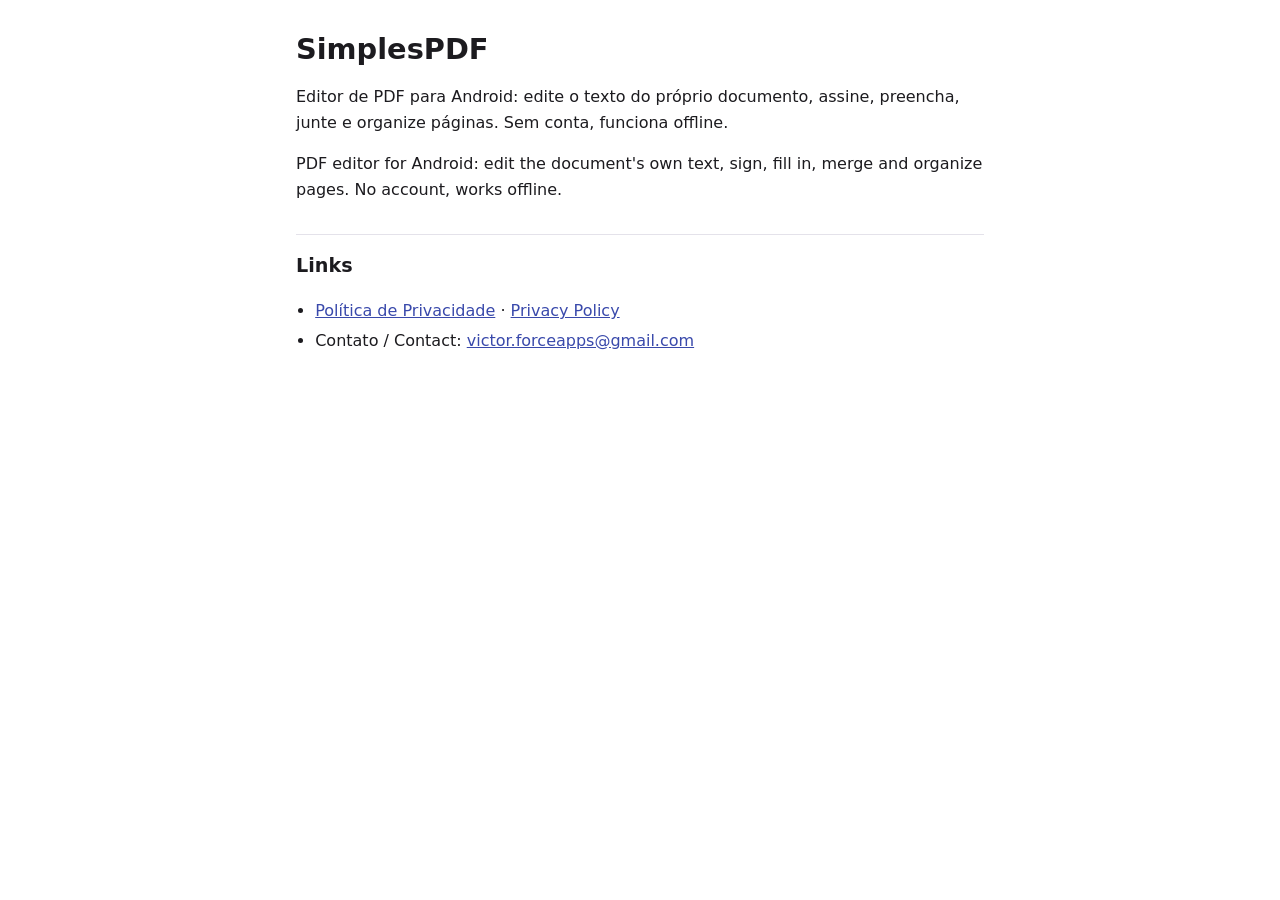
==== index.html @ 0c886796 "SimplesPDF site: privacy policy (pt-BR, en) and home page Co-Authored-By: Claude Opus 5.5 <noreply@a" ====
<!doctype html>
<html lang="pt-BR">
<head>
<meta charset="utf-8">
<meta name="viewport" content="width=device-width, initial-scale=1">
<title>SimplesPDF</title>
<link rel="stylesheet" href="style.css">
</head>
<body>
<main>
<h1>SimplesPDF</h1>
<p>Editor de PDF para Android: edite o texto do próprio documento, assine, preencha, junte e organize páginas.
Sem conta, funciona offline.</p>
<p>PDF editor for Android: edit the document's own text, sign, fill in, merge and organize pages.
No account, works offline.</p>
<h2>Links</h2>
<ul>
<li><a href="privacidade/">Política de Privacidade</a> · <a href="privacy/">Privacy Policy</a></li>
<li>Contato / Contact: <a href="mailto:victor.forceapps@gmail.com">victor.forceapps@gmail.com</a></li>
</ul>
</main>
</body>
</html>
---- style.css ----
:root {
  --bg: #ffffff;
  --text: #1c1b1f;
  --muted: #5f5d66;
  --link: #3949ab;
  --line: #e4e2ea;
}
@media (prefers-color-scheme: dark) {
  :root {
    --bg: #131318;
    --text: #e6e1e9;
    --muted: #a8a4b0;
    --link: #9fa8ff;
    --line: #2e2d35;
  }
}
* { box-sizing: border-box; }
body {
  margin: 0;
  background: var(--bg);
  color: var(--text);
  font: 16px/1.6 system-ui, -apple-system, "Segoe UI", Roboto, sans-serif;
}
main { max-width: 720px; margin: 0 auto; padding: 32px 16px 64px; }
h1 { font-size: 1.8rem; line-height: 1.25; margin: 0 0 4px; }
h2 { font-size: 1.2rem; margin: 32px 0 8px; padding-top: 16px; border-top: 1px solid var(--line); }
a { color: var(--link); }
.meta, .lang { color: var(--muted); font-size: 0.9rem; }
.lang { text-align: right; margin: 0 0 8px; }
ul { padding-left: 1.2em; }
li { margin: 4px 0; }
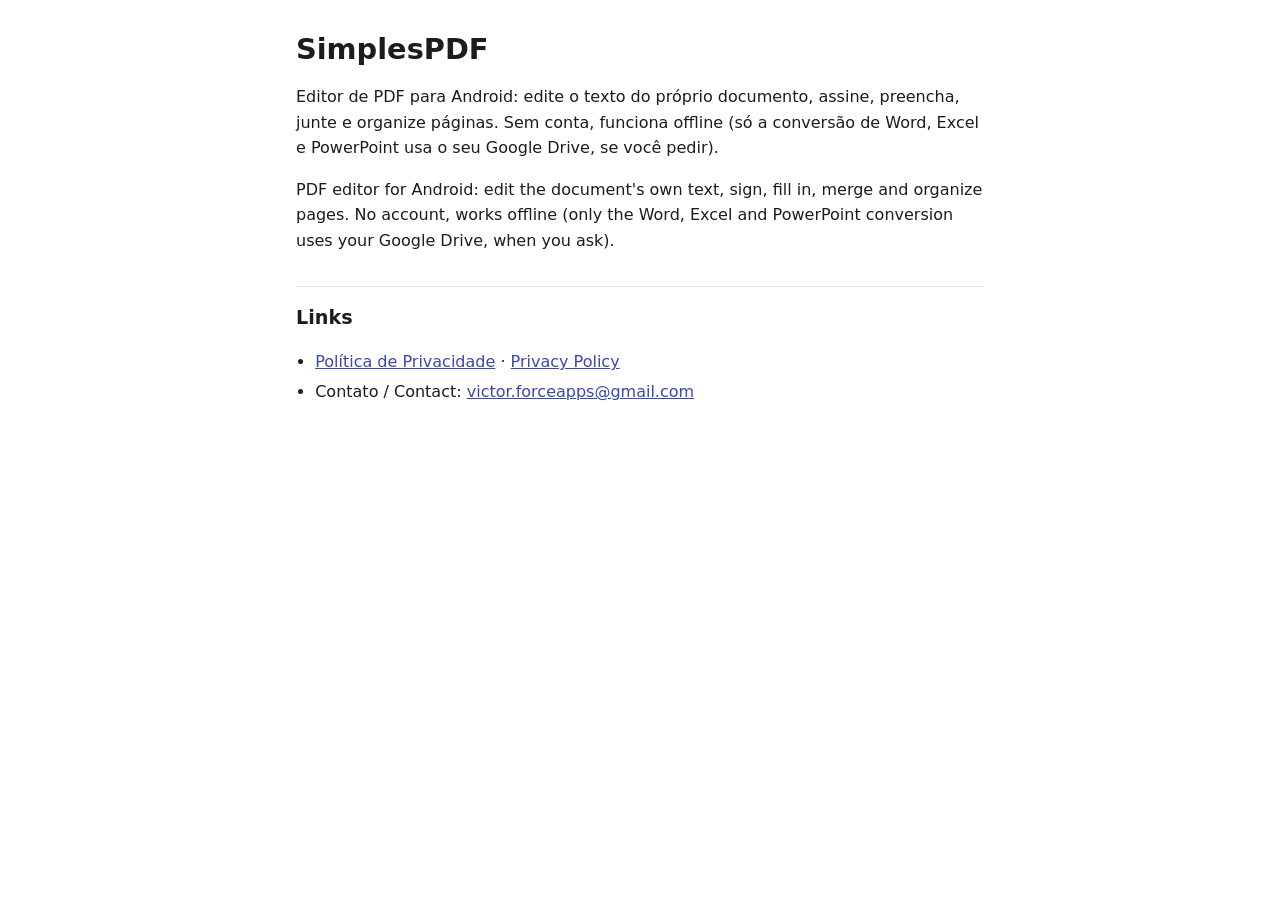
==== commit 83ea1dd0: "Privacy policy: Word/Excel/PowerPoint conversion through the user's Google Drive Co-Authored-By: Cla" ====
--- a/index.html
+++ b/index.html
@@ -10,9 +10,9 @@
 <main>
 <h1>SimplesPDF</h1>
 <p>Editor de PDF para Android: edite o texto do próprio documento, assine, preencha, junte e organize páginas.
-Sem conta, funciona offline.</p>
+Sem conta, funciona offline (só a conversão de Word, Excel e PowerPoint usa o seu Google Drive, se você pedir).</p>
 <p>PDF editor for Android: edit the document's own text, sign, fill in, merge and organize pages.
-No account, works offline.</p>
+No account, works offline (only the Word, Excel and PowerPoint conversion uses your Google Drive, when you ask).</p>
 <h2>Links</h2>
 <ul>
 <li><a href="privacidade/">Política de Privacidade</a> · <a href="privacy/">Privacy Policy</a></li>
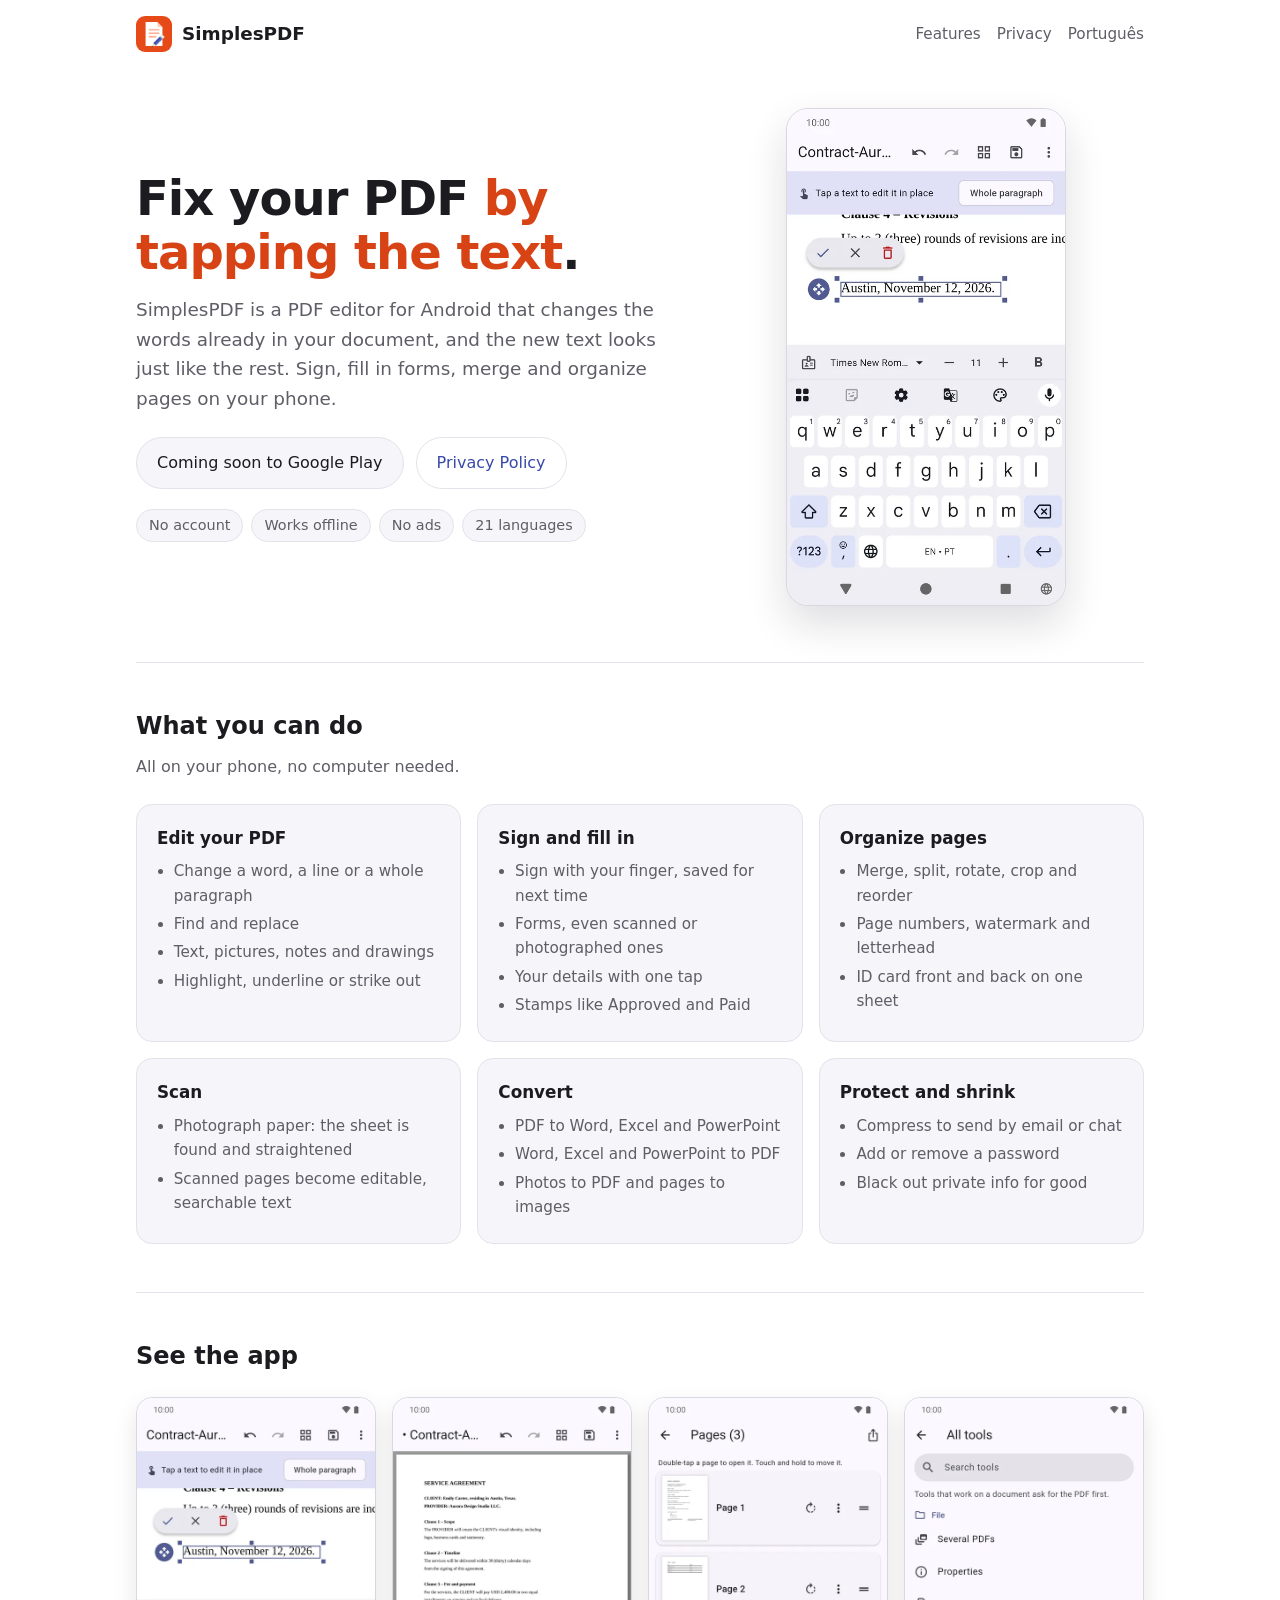
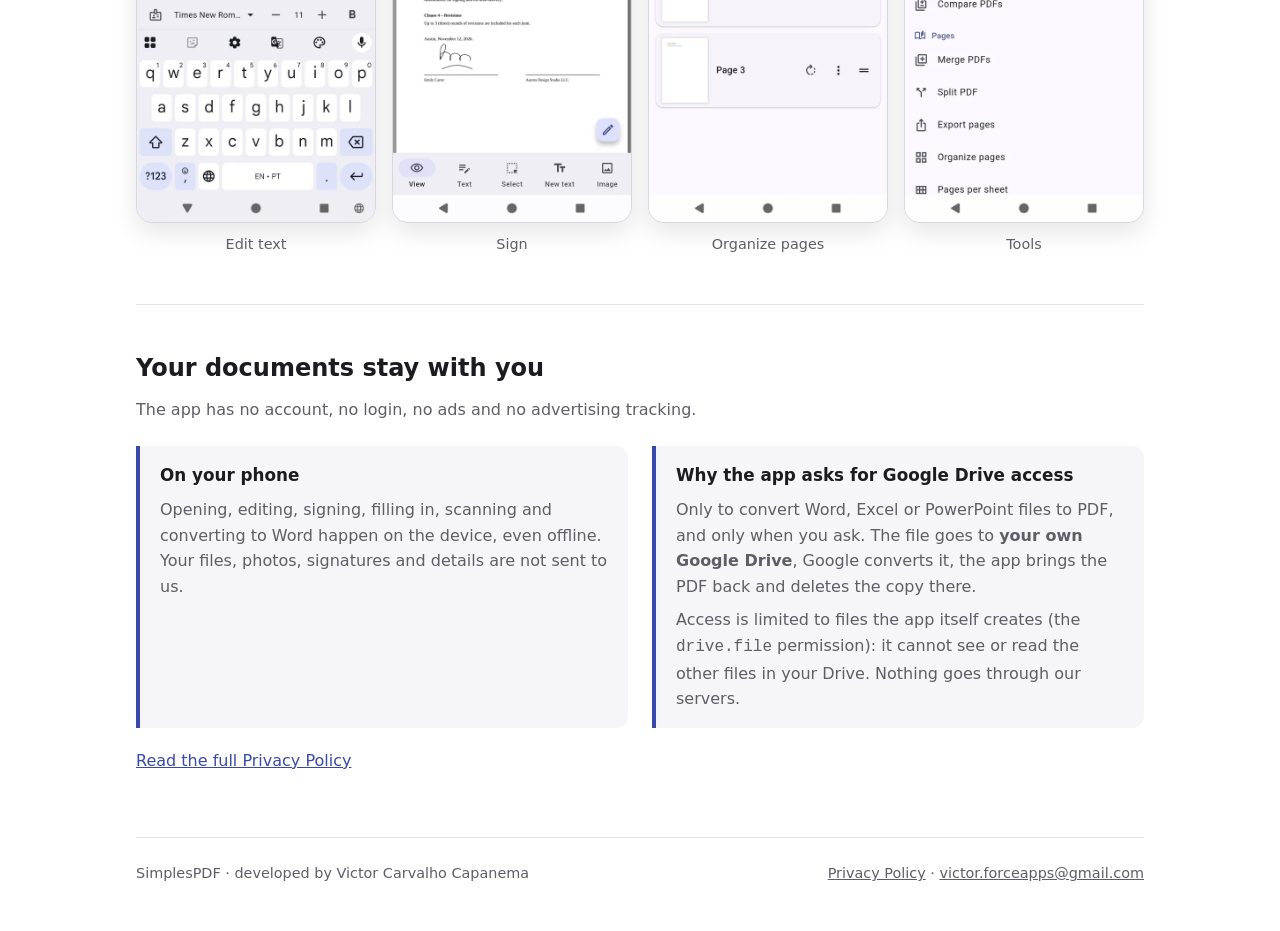
==== commit be230e7e: "New home page: features, screenshots, Google Drive explanation, English version with browser-languag" ====
--- a/index.html
+++ b/index.html
@@ -3,21 +3,149 @@
 <head>
 <meta charset="utf-8">
 <meta name="viewport" content="width=device-width, initial-scale=1">
-<title>SimplesPDF</title>
+<title>SimplesPDF – editor de PDF para Android</title>
+<meta name="description" content="SimplesPDF: edite o texto do próprio PDF, assine, preencha formulários, junte e organize páginas no celular. Sem conta, funciona offline.">
+<link rel="icon" href="favicon.png">
 <link rel="stylesheet" href="style.css">
+<link rel="alternate" hreflang="pt-BR" href="./">
+<link rel="alternate" hreflang="en" href="en/">
+<script>
+/* Navegador fora do português vai para a versão em inglês, a menos que a pessoa já tenha escolhido o idioma. */
+(function () {
+  var chosen = null;
+  try { chosen = localStorage.getItem("lang"); } catch (e) {}
+  if (chosen === "pt") return;
+  var langs = navigator.languages && navigator.languages.length ? navigator.languages : [navigator.language || ""];
+  var prefersPt = /^pt\b/i.test(langs[0] || "");
+  if (chosen === "en" || !prefersPt) location.replace("en/" + location.hash);
+})();
+</script>
 </head>
-<body>
+<body class="home">
 <main>
-<h1>SimplesPDF</h1>
-<p>Editor de PDF para Android: edite o texto do próprio documento, assine, preencha, junte e organize páginas.
-Sem conta, funciona offline (só a conversão de Word, Excel e PowerPoint usa o seu Google Drive, se você pedir).</p>
-<p>PDF editor for Android: edit the document's own text, sign, fill in, merge and organize pages.
-No account, works offline (only the Word, Excel and PowerPoint conversion uses your Google Drive, when you ask).</p>
-<h2>Links</h2>
-<ul>
-<li><a href="privacidade/">Política de Privacidade</a> · <a href="privacy/">Privacy Policy</a></li>
-<li>Contato / Contact: <a href="mailto:victor.forceapps@gmail.com">victor.forceapps@gmail.com</a></li>
-</ul>
+
+<header class="topbar">
+  <a class="brand" href="./"><img src="img/icon-192.png" alt="" width="36" height="36">SimplesPDF</a>
+  <nav>
+    <a class="hide-sm" href="#recursos">Recursos</a>
+    <a class="hide-sm" href="#privacidade">Privacidade</a>
+    <a href="en/" hreflang="en" lang="en" onclick="try{localStorage.setItem('lang','en')}catch(e){}">English</a>
+  </nav>
+</header>
+
+<section class="hero">
+  <div>
+    <h1>Corrija o PDF <em>tocando no texto</em>.</h1>
+    <p class="lead">O SimplesPDF é um editor de PDF para Android que muda as palavras que já estão no documento,
+    e o texto novo fica igual ao resto. Assine, preencha formulários, junte e organize páginas no celular.</p>
+    <div class="cta">
+      <span class="badge soon">Em breve no Google Play</span>
+      <a class="badge ghost" href="privacidade/">Política de Privacidade</a>
+    </div>
+    <ul class="pill-list">
+      <li>Sem conta</li>
+      <li>Funciona offline</li>
+      <li>Sem anúncios</li>
+      <li>21 idiomas</li>
+    </ul>
+  </div>
+  <div class="hero-shot">
+    <img class="phone" src="img/03-edit-pt.webp" width="540" height="960"
+         alt="Tela do SimplesPDF editando a data de um contrato direto no texto do PDF">
+  </div>
+</section>
+
+<section class="block" id="recursos">
+  <h2>O que dá para fazer</h2>
+  <p class="section-lead">Tudo no celular, sem precisar do computador.</p>
+  <div class="features">
+    <div class="feature">
+      <h3>Editar o PDF</h3>
+      <ul>
+        <li>Mudar uma palavra, uma linha ou o parágrafo inteiro</li>
+        <li>Localizar e substituir</li>
+        <li>Texto, fotos, notas e desenhos</li>
+        <li>Destacar, sublinhar ou riscar</li>
+      </ul>
+    </div>
+    <div class="feature">
+      <h3>Assinar e preencher</h3>
+      <ul>
+        <li>Assinatura com o dedo, guardada para a próxima vez</li>
+        <li>Formulários, até os escaneados ou fotografados</li>
+        <li>Seus dados com um toque</li>
+        <li>Carimbos como Aprovado e Pago</li>
+      </ul>
+    </div>
+    <div class="feature">
+      <h3>Organizar páginas</h3>
+      <ul>
+        <li>Juntar, dividir, girar, recortar e reordenar</li>
+        <li>Número de página, marca d'água e papel timbrado</li>
+        <li>RG ou CNH frente e verso numa folha</li>
+      </ul>
+    </div>
+    <div class="feature">
+      <h3>Digitalizar</h3>
+      <ul>
+        <li>Fotografe o papel: a folha é encontrada e endireitada</li>
+        <li>Página escaneada vira texto editável e pesquisável</li>
+      </ul>
+    </div>
+    <div class="feature">
+      <h3>Converter</h3>
+      <ul>
+        <li>PDF para Word, Excel e PowerPoint</li>
+        <li>Word, Excel e PowerPoint para PDF</li>
+        <li>Fotos para PDF e páginas para imagem</li>
+      </ul>
+    </div>
+    <div class="feature">
+      <h3>Proteger e reduzir</h3>
+      <ul>
+        <li>Comprimir para mandar por e-mail ou WhatsApp</li>
+        <li>Colocar ou tirar senha</li>
+        <li>Apagar de vez informações privadas</li>
+      </ul>
+    </div>
+  </div>
+</section>
+
+<section class="block">
+  <h2>Veja o app</h2>
+  <div class="gallery">
+    <figure><img class="phone" src="img/03-edit-pt.webp" width="540" height="960" loading="lazy" alt="Editando o texto de um contrato"><figcaption>Editar o texto</figcaption></figure>
+    <figure><img class="phone" src="img/04-sign-pt.webp" width="540" height="960" loading="lazy" alt="Assinando um documento com o dedo"><figcaption>Assinar</figcaption></figure>
+    <figure><img class="phone" src="img/05-pages-pt.webp" width="540" height="960" loading="lazy" alt="Miniaturas das páginas para reorganizar"><figcaption>Organizar páginas</figcaption></figure>
+    <figure><img class="phone" src="img/06-tools-pt.webp" width="540" height="960" loading="lazy" alt="Lista de ferramentas do app"><figcaption>Ferramentas</figcaption></figure>
+  </div>
+</section>
+
+<section class="block" id="privacidade">
+  <h2>Seus documentos ficam com você</h2>
+  <p class="section-lead">O app não tem conta, login, anúncios nem rastreamento para publicidade.</p>
+  <div class="privacy-grid">
+    <div class="callout">
+      <h3>No seu celular</h3>
+      <p>Abrir, editar, assinar, preencher, digitalizar e converter para Word acontecem no aparelho,
+      mesmo sem internet. Seus arquivos, fotos, assinaturas e dados não são enviados para nós.</p>
+    </div>
+    <div class="callout" id="google-drive">
+      <h3>Por que o app pede acesso ao Google Drive</h3>
+      <p>Só para converter Word, Excel ou PowerPoint em PDF, e só quando você pede. O arquivo vai para o
+      <strong>seu próprio Google Drive</strong>, o Google o converte, o app traz o PDF de volta e apaga a cópia de lá.</p>
+      <p>O acesso é só aos arquivos que o próprio app cria (permissão <code>drive.file</code>): ele não vê
+      nem lê os outros arquivos do seu Drive. Nada passa por servidores nossos.</p>
+    </div>
+  </div>
+  <p style="margin-top:20px"><a href="privacidade/">Leia a Política de Privacidade completa</a></p>
+</section>
+
+<footer class="site">
+  <span>SimplesPDF · desenvolvido por Victor Carvalho Capanema</span>
+  <span><a href="privacidade/">Política de Privacidade</a> · <a href="mailto:victor.forceapps@gmail.com">victor.forceapps@gmail.com</a></span>
+</footer>
+
 </main>
 </body>
 </html>
--- a/style.css
+++ b/style.css
@@ -1,17 +1,27 @@
 :root {
   --bg: #ffffff;
+  --surface: #f6f5fa;
   --text: #1c1b1f;
   --muted: #5f5d66;
   --link: #3949ab;
   --line: #e4e2ea;
+  --brand: #d84315;
+  --brand-ink: #ffffff;
+  --accent: #3949ab;
+  --shot-border: #d9d7e0;
 }
 @media (prefers-color-scheme: dark) {
   :root {
     --bg: #131318;
+    --surface: #1c1b22;
     --text: #e6e1e9;
     --muted: #a8a4b0;
     --link: #9fa8ff;
     --line: #2e2d35;
+    --brand: #ff8a65;
+    --brand-ink: #1a0d08;
+    --accent: #9fa8ff;
+    --shot-border: #34333c;
   }
 }
 * { box-sizing: border-box; }
@@ -29,3 +39,79 @@
 .lang { text-align: right; margin: 0 0 8px; }
 ul { padding-left: 1.2em; }
 li { margin: 4px 0; }
+
+/* ---------- Home page ---------- */
+.home main { max-width: 1040px; padding: 0 16px 48px; }
+.home h2 { border-top: 0; padding-top: 0; margin: 0 0 12px; font-size: 1.5rem; line-height: 1.3; }
+.section-lead { color: var(--muted); margin: 0; max-width: 40em; }
+.topbar {
+  display: flex; align-items: center; justify-content: space-between;
+  gap: 12px; padding: 16px 0;
+}
+.brand { display: flex; align-items: center; gap: 10px; font-weight: 700; font-size: 1.15rem; color: var(--text); text-decoration: none; }
+.brand img { width: 36px; height: 36px; border-radius: 9px; }
+.topbar nav { display: flex; gap: 16px; font-size: 0.95rem; }
+.topbar nav a { color: var(--muted); text-decoration: none; }
+.topbar nav a:hover { color: var(--text); text-decoration: underline; }
+
+.hero {
+  display: grid; grid-template-columns: 1.1fr 0.9fr; gap: 40px; align-items: center;
+  padding: 40px 0 56px;
+}
+.hero h1 { font-size: clamp(2rem, 4.5vw, 3rem); line-height: 1.12; letter-spacing: -0.02em; margin: 0 0 16px; }
+.hero h1 em { font-style: normal; color: var(--brand); }
+.hero p.lead { font-size: 1.15rem; color: var(--muted); margin: 0 0 24px; max-width: 34em; }
+.cta { display: flex; flex-wrap: wrap; gap: 12px; align-items: center; }
+.badge {
+  display: inline-flex; align-items: center; gap: 8px;
+  background: var(--brand); color: var(--brand-ink);
+  padding: 12px 20px; border-radius: 999px; font-weight: 600; text-decoration: none;
+}
+.badge.soon { background: var(--surface); color: var(--text); border: 1px solid var(--line); font-weight: 500; }
+.badge.ghost { background: transparent; color: var(--link); border: 1px solid var(--line); font-weight: 500; }
+.pill-list { display: flex; flex-wrap: wrap; gap: 8px; list-style: none; padding: 0; margin: 20px 0 0; }
+.pill-list li { margin: 0; font-size: 0.9rem; color: var(--muted); background: var(--surface); border: 1px solid var(--line); padding: 4px 12px; border-radius: 999px; }
+.hero-shot { justify-self: center; width: 100%; display: flex; justify-content: center; }
+
+.phone {
+  width: 100%; max-width: 280px; aspect-ratio: 9 / 16; height: auto; display: block;
+  border-radius: 22px; border: 1px solid var(--shot-border);
+  box-shadow: 0 18px 40px rgba(20, 20, 40, 0.14);
+  background: var(--surface);
+}
+
+section.block { padding: 48px 0; border-top: 1px solid var(--line); }
+.features { display: grid; grid-template-columns: repeat(3, 1fr); gap: 16px; margin-top: 24px; }
+.feature { background: var(--surface); border: 1px solid var(--line); border-radius: 16px; padding: 20px; }
+.feature h3 { margin: 0 0 8px; font-size: 1.05rem; }
+.feature ul { margin: 0; padding-left: 1.1em; color: var(--muted); font-size: 0.95rem; }
+
+.gallery { display: grid; grid-template-columns: repeat(4, 1fr); gap: 16px; margin-top: 24px; }
+.gallery figure { margin: 0; text-align: center; }
+.gallery figcaption { font-size: 0.9rem; color: var(--muted); margin-top: 10px; }
+.gallery .phone { max-width: 100%; border-radius: 16px; box-shadow: 0 10px 24px rgba(20, 20, 40, 0.10); }
+
+.privacy-grid { display: grid; grid-template-columns: 1fr 1fr; gap: 24px; margin-top: 24px; }
+.callout { border-left: 4px solid var(--accent); background: var(--surface); padding: 16px 20px; border-radius: 0 12px 12px 0; }
+.callout h3 { margin: 0 0 8px; font-size: 1.05rem; }
+.callout p, .callout ul { margin: 0 0 8px; color: var(--muted); }
+.callout p:last-child, .callout ul:last-child { margin-bottom: 0; }
+
+footer.site {
+  border-top: 1px solid var(--line); padding: 24px 0 0;
+  display: flex; flex-wrap: wrap; gap: 8px 24px; justify-content: space-between;
+  color: var(--muted); font-size: 0.9rem;
+}
+footer.site a { color: var(--muted); }
+
+@media (max-width: 860px) {
+  .hero { grid-template-columns: 1fr; gap: 32px; padding-top: 24px; }
+  .features { grid-template-columns: 1fr 1fr; }
+  .gallery { grid-template-columns: 1fr 1fr; }
+  .privacy-grid { grid-template-columns: 1fr; }
+}
+@media (max-width: 540px) {
+  .features { grid-template-columns: 1fr; }
+  .topbar nav .hide-sm { display: none; }
+  .hero-shot .phone { max-width: 240px; }
+}
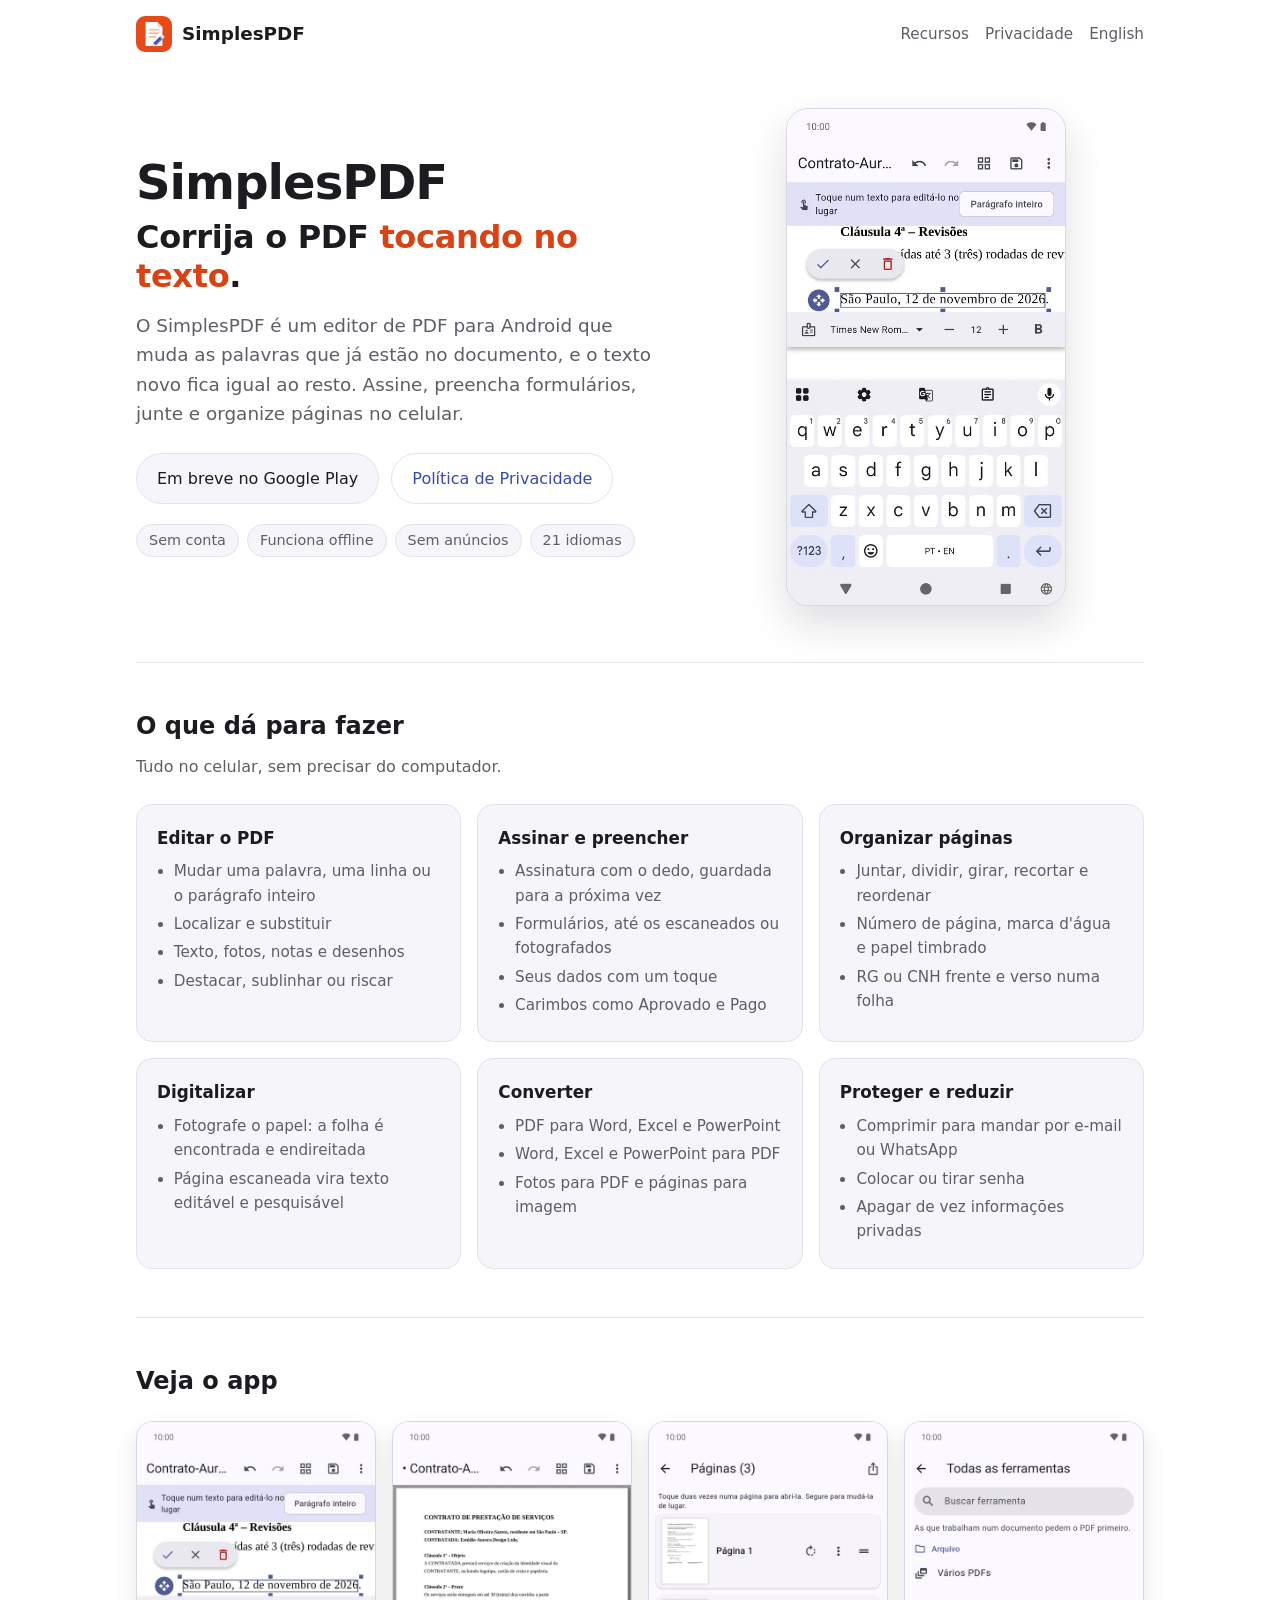
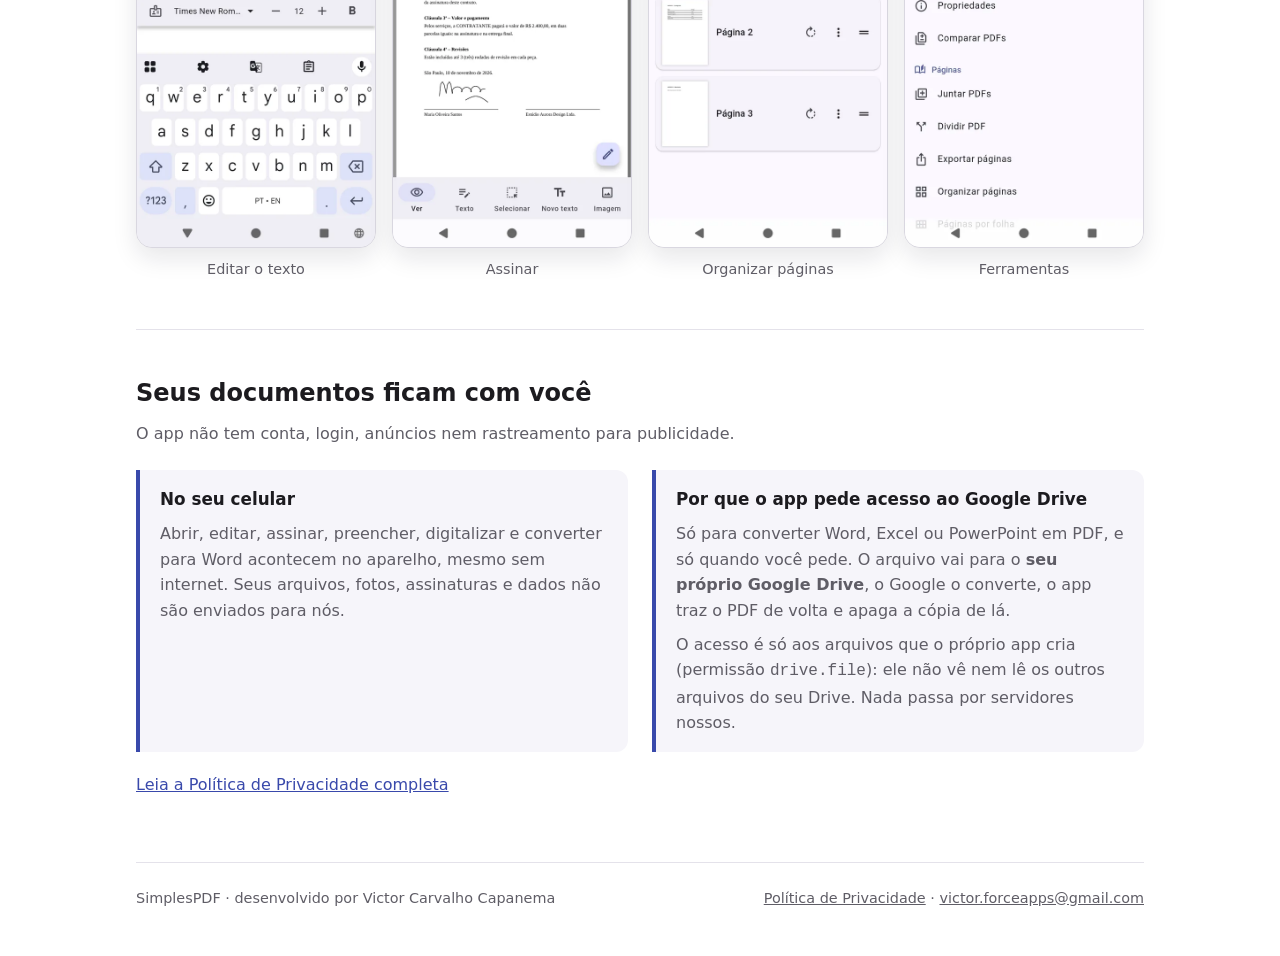
==== commit 75e70a94: "Home page: app name as the main heading, no automatic redirect to English" ====
--- a/index.html
+++ b/index.html
@@ -3,23 +3,12 @@
 <head>
 <meta charset="utf-8">
 <meta name="viewport" content="width=device-width, initial-scale=1">
-<title>SimplesPDF – editor de PDF para Android</title>
+<title>SimplesPDF</title>
 <meta name="description" content="SimplesPDF: edite o texto do próprio PDF, assine, preencha formulários, junte e organize páginas no celular. Sem conta, funciona offline.">
 <link rel="icon" href="favicon.png">
 <link rel="stylesheet" href="style.css">
 <link rel="alternate" hreflang="pt-BR" href="./">
 <link rel="alternate" hreflang="en" href="en/">
-<script>
-/* Navegador fora do português vai para a versão em inglês, a menos que a pessoa já tenha escolhido o idioma. */
-(function () {
-  var chosen = null;
-  try { chosen = localStorage.getItem("lang"); } catch (e) {}
-  if (chosen === "pt") return;
-  var langs = navigator.languages && navigator.languages.length ? navigator.languages : [navigator.language || ""];
-  var prefersPt = /^pt\b/i.test(langs[0] || "");
-  if (chosen === "en" || !prefersPt) location.replace("en/" + location.hash);
-})();
-</script>
 </head>
 <body class="home">
 <main>
@@ -35,7 +24,8 @@
 
 <section class="hero">
   <div>
-    <h1>Corrija o PDF <em>tocando no texto</em>.</h1>
+    <h1>SimplesPDF</h1>
+    <p class="tagline">Corrija o PDF <em>tocando no texto</em>.</p>
     <p class="lead">O SimplesPDF é um editor de PDF para Android que muda as palavras que já estão no documento,
     e o texto novo fica igual ao resto. Assine, preencha formulários, junte e organize páginas no celular.</p>
     <div class="cta">
--- a/style.css
+++ b/style.css
@@ -59,7 +59,9 @@
   padding: 40px 0 56px;
 }
 .hero h1 { font-size: clamp(2rem, 4.5vw, 3rem); line-height: 1.12; letter-spacing: -0.02em; margin: 0 0 16px; }
-.hero h1 em { font-style: normal; color: var(--brand); }
+.hero h1 + .tagline { margin-top: -8px; }
+.hero .tagline { font-size: clamp(1.4rem, 3vw, 2rem); font-weight: 700; line-height: 1.2; letter-spacing: -0.01em; margin: 0 0 16px; }
+.hero .tagline em { font-style: normal; color: var(--brand); }
 .hero p.lead { font-size: 1.15rem; color: var(--muted); margin: 0 0 24px; max-width: 34em; }
 .cta { display: flex; flex-wrap: wrap; gap: 12px; align-items: center; }
 .badge {
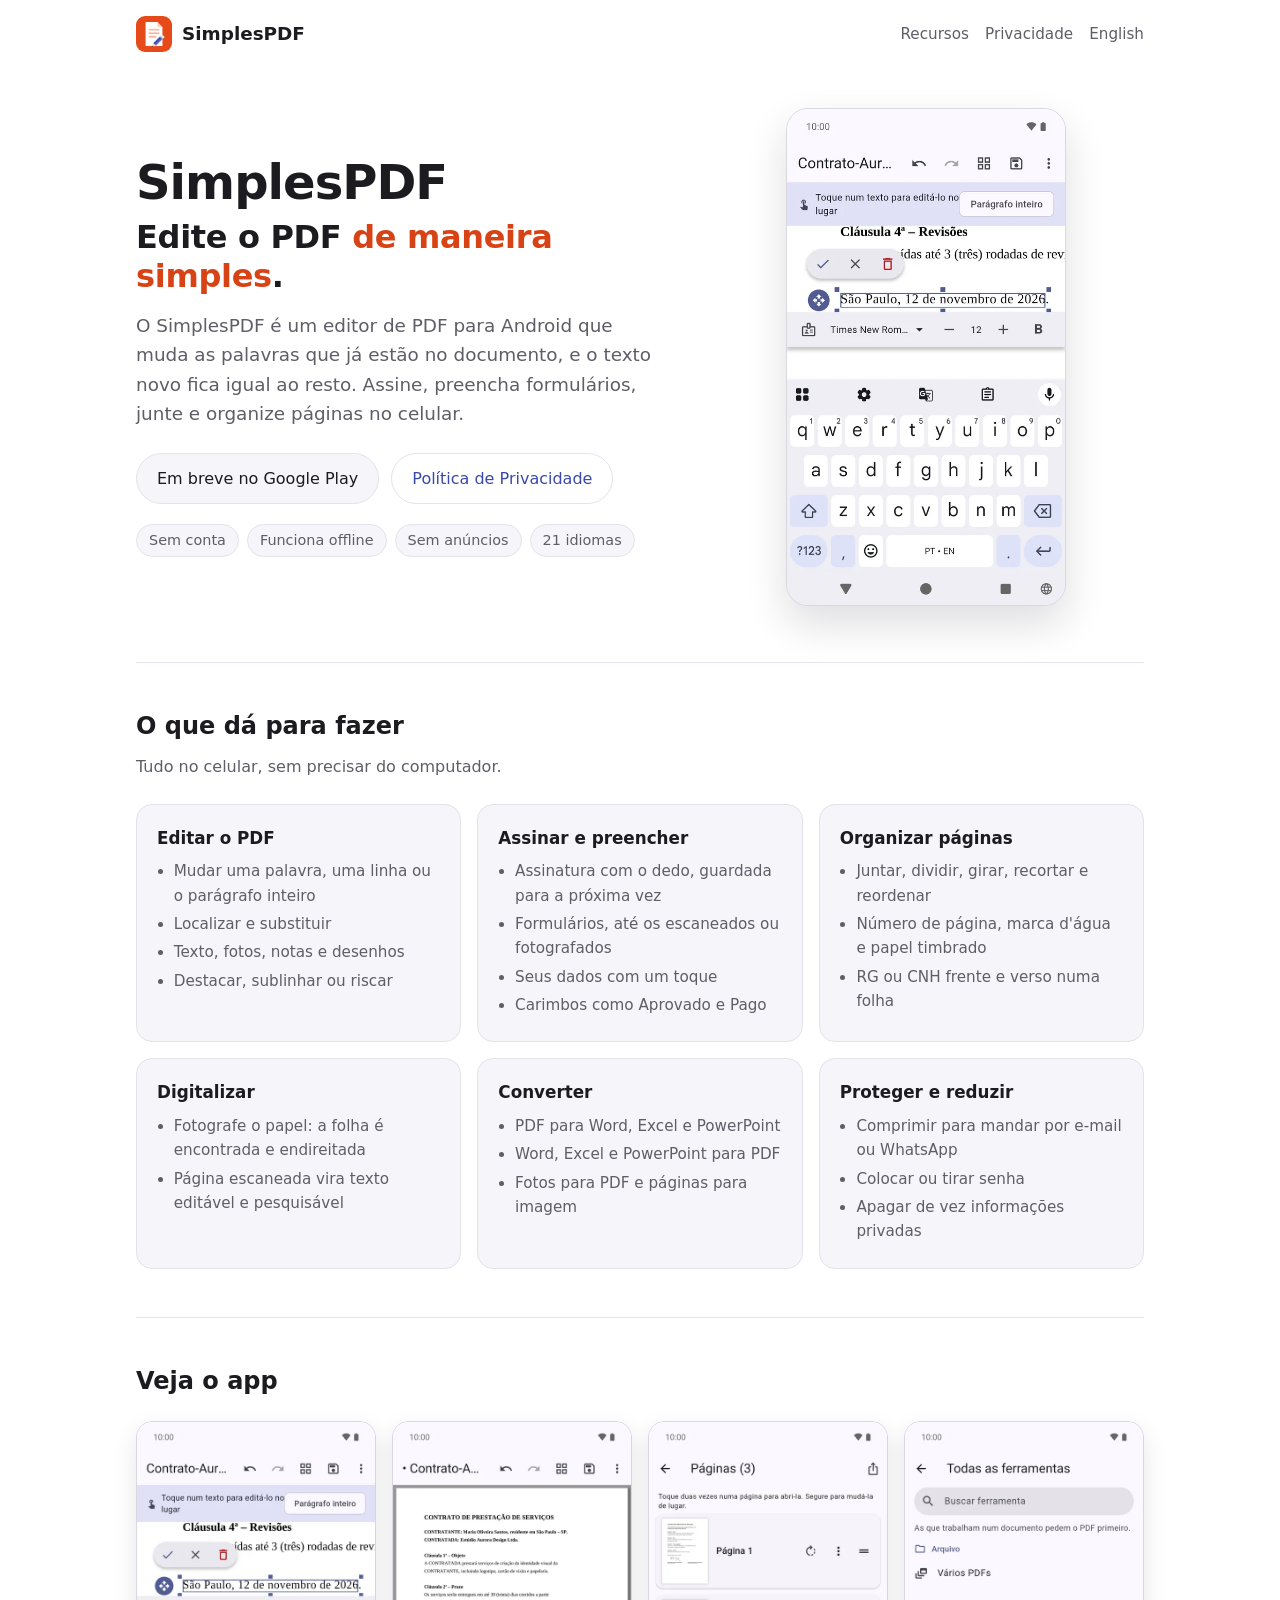
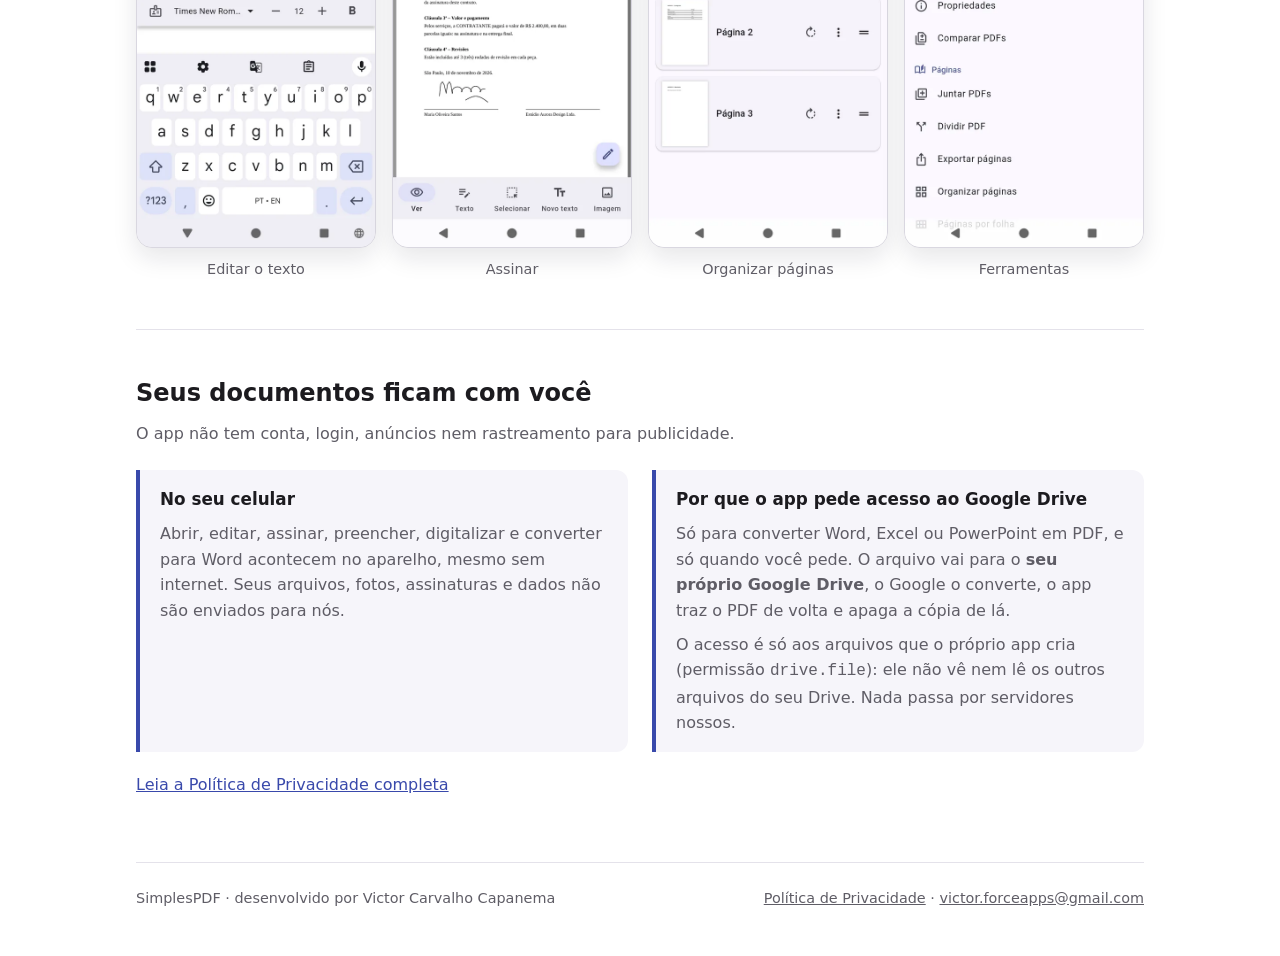
==== commit dd261fb6: "Home page: tagline 'Edite o PDF de maneira simples' / 'Edit your PDF the simple way'" ====
--- a/index.html
+++ b/index.html
@@ -25,7 +25,7 @@
 <section class="hero">
   <div>
     <h1>SimplesPDF</h1>
-    <p class="tagline">Corrija o PDF <em>tocando no texto</em>.</p>
+    <p class="tagline">Edite o PDF <em>de maneira simples</em>.</p>
     <p class="lead">O SimplesPDF é um editor de PDF para Android que muda as palavras que já estão no documento,
     e o texto novo fica igual ao resto. Assine, preencha formulários, junte e organize páginas no celular.</p>
     <div class="cta">
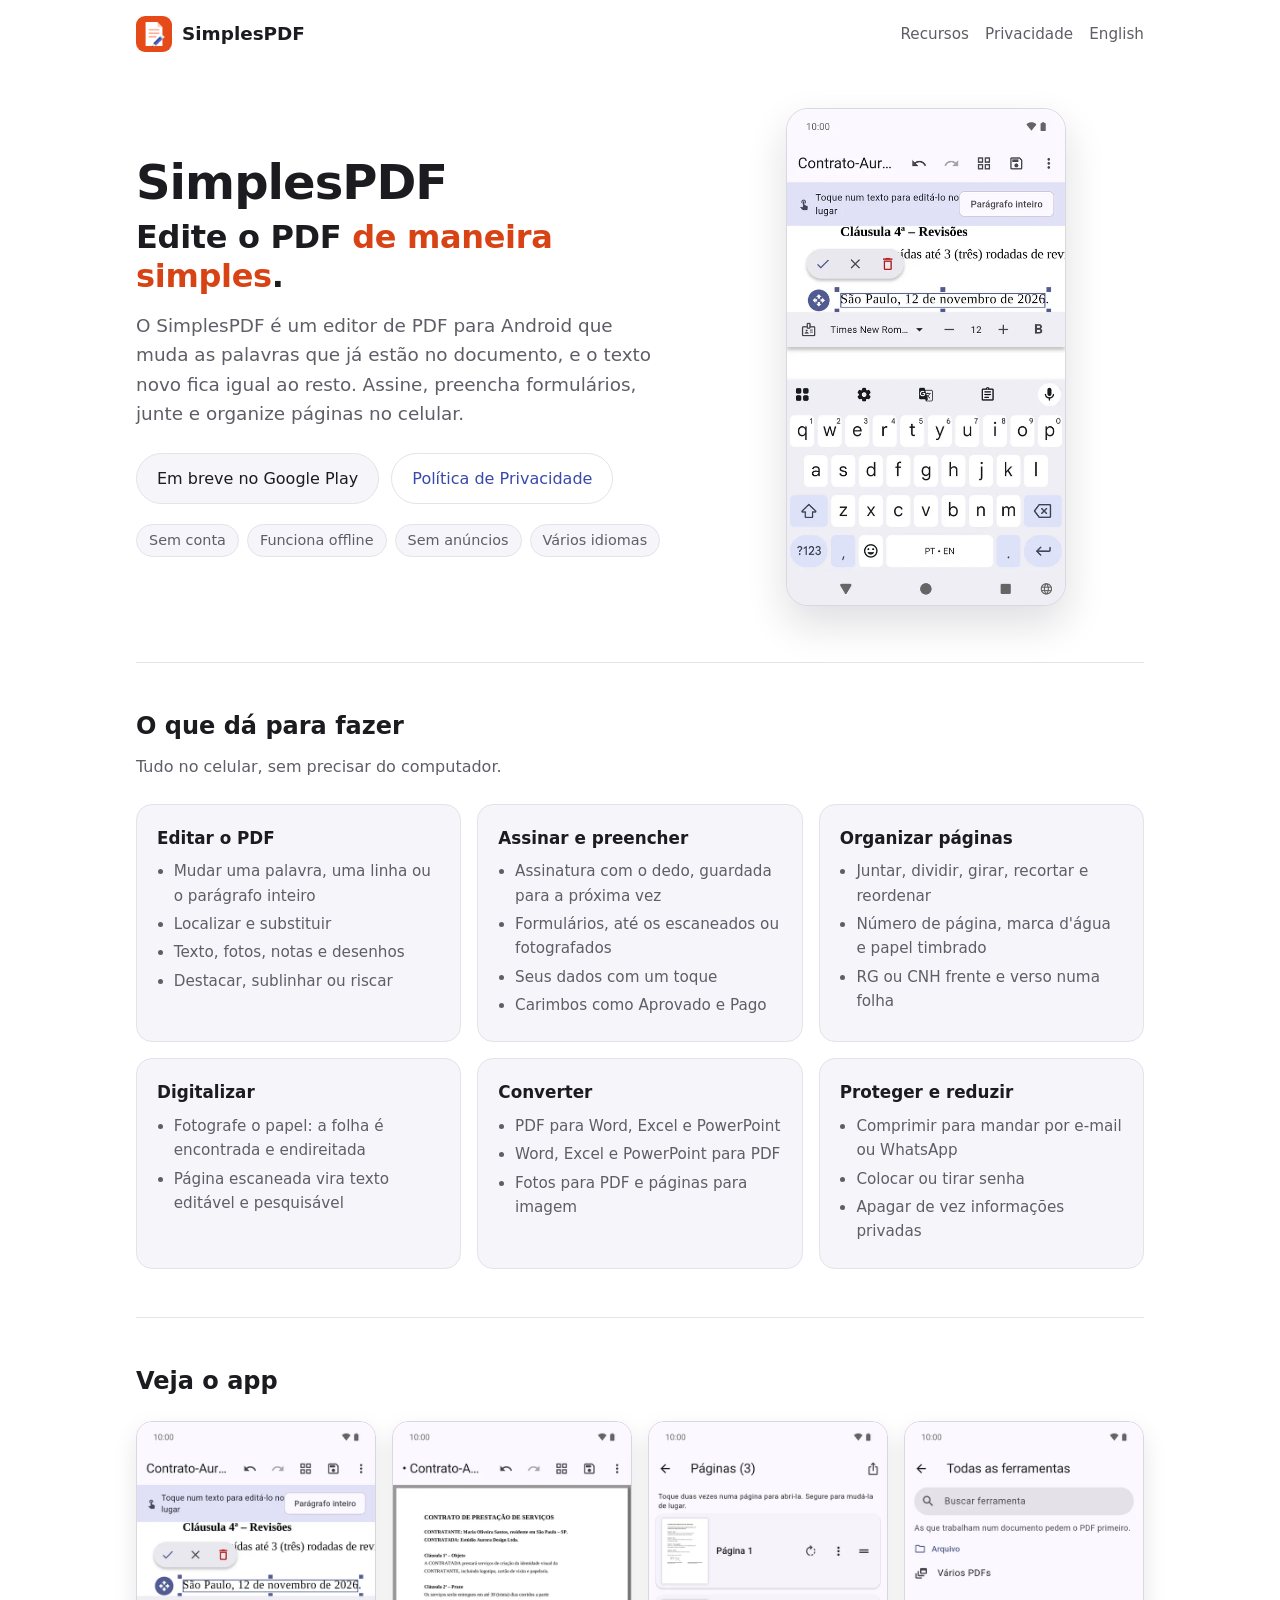
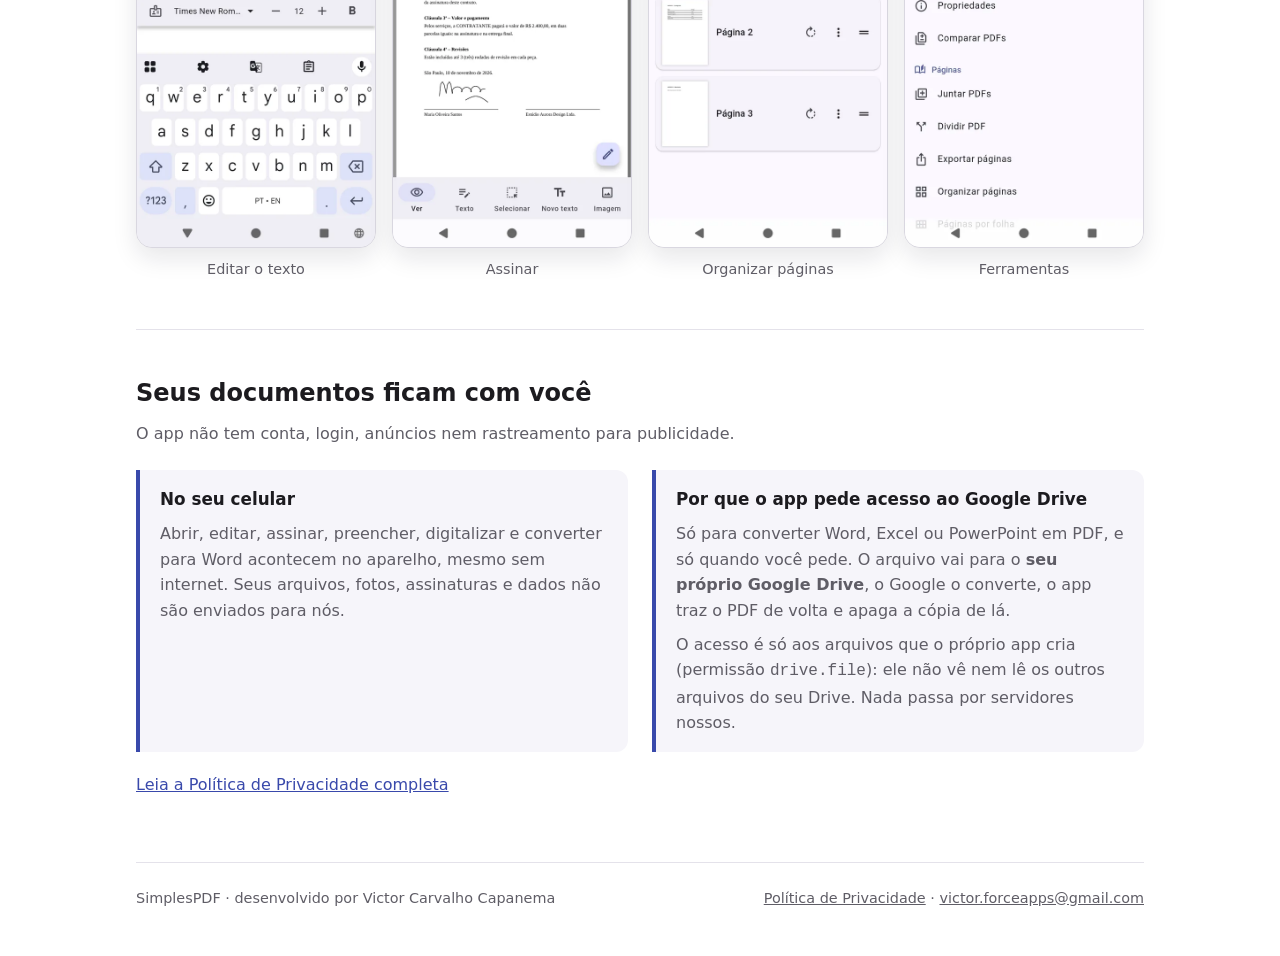
==== commit ed890f5a: "Home page: 'Vários idiomas' / 'Many languages' instead of a count" ====
--- a/index.html
+++ b/index.html
@@ -36,7 +36,7 @@
       <li>Sem conta</li>
       <li>Funciona offline</li>
       <li>Sem anúncios</li>
-      <li>21 idiomas</li>
+      <li>Vários idiomas</li>
     </ul>
   </div>
   <div class="hero-shot">
